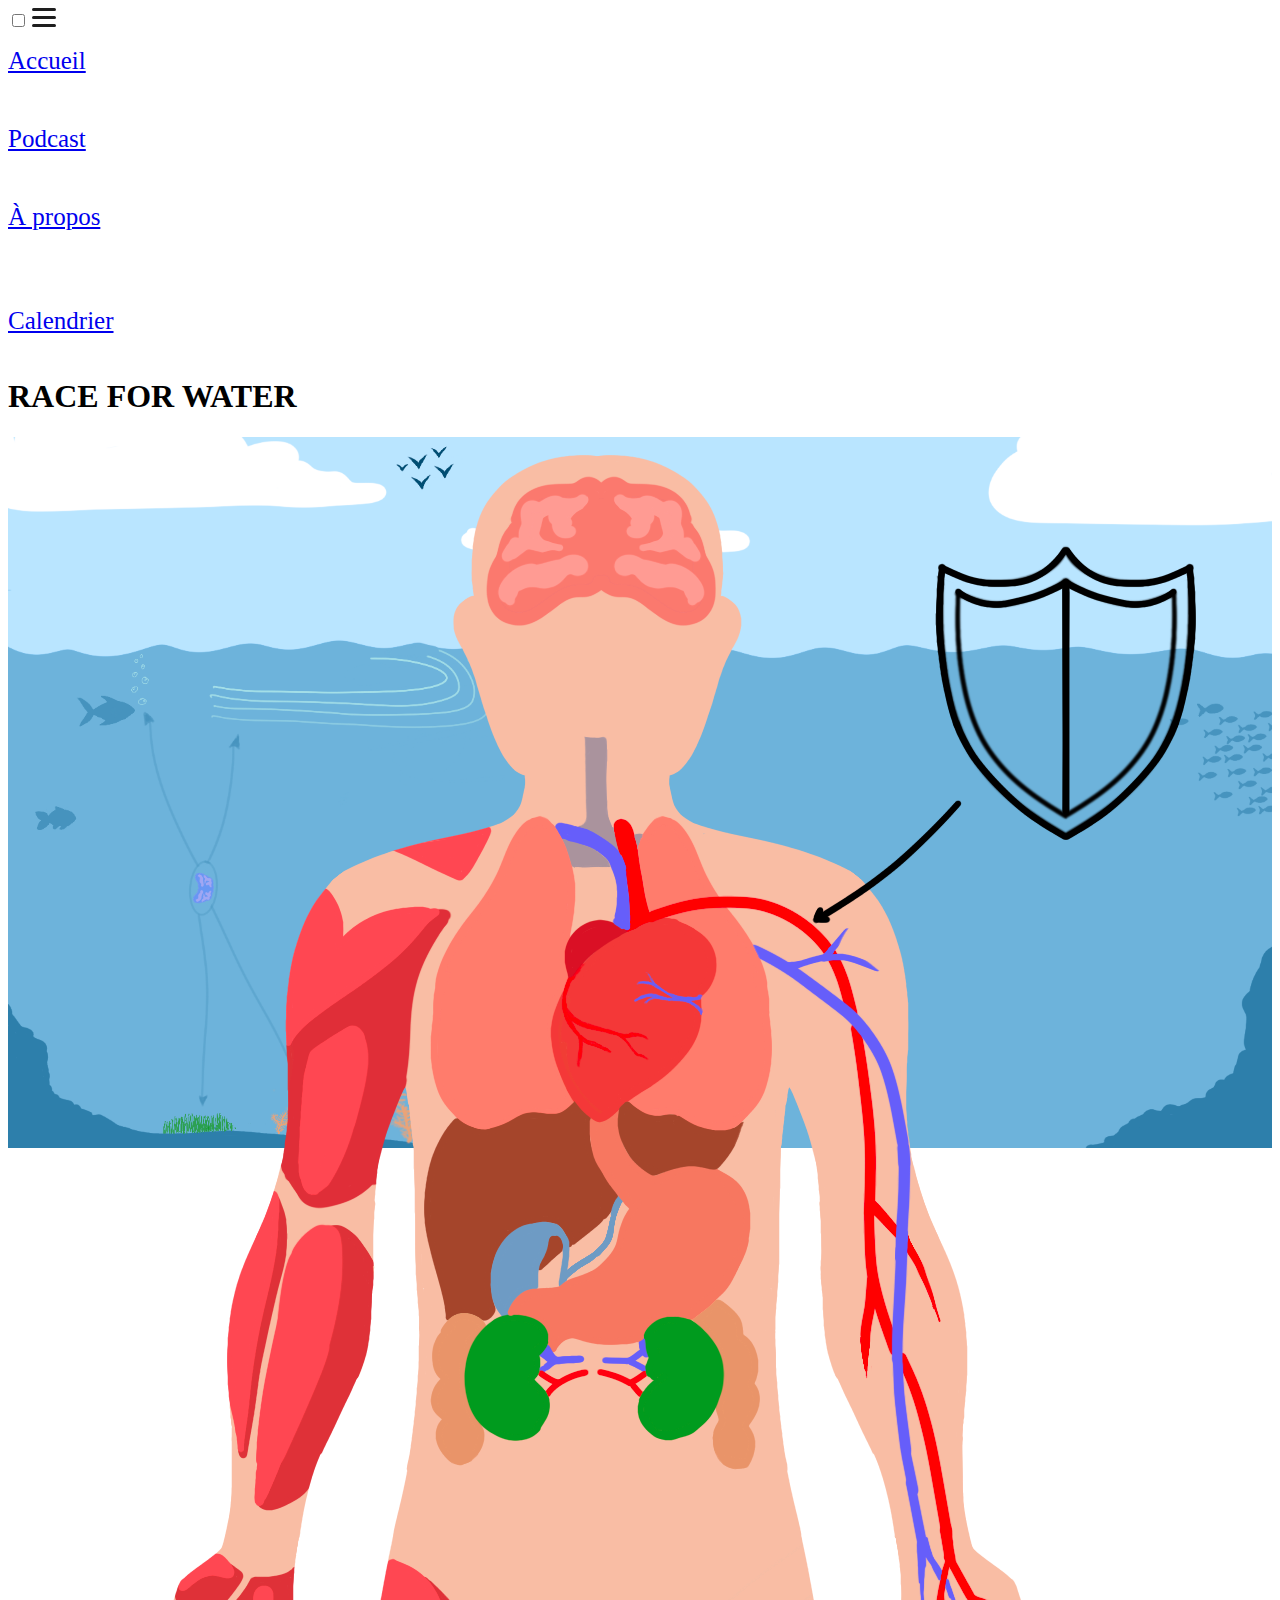
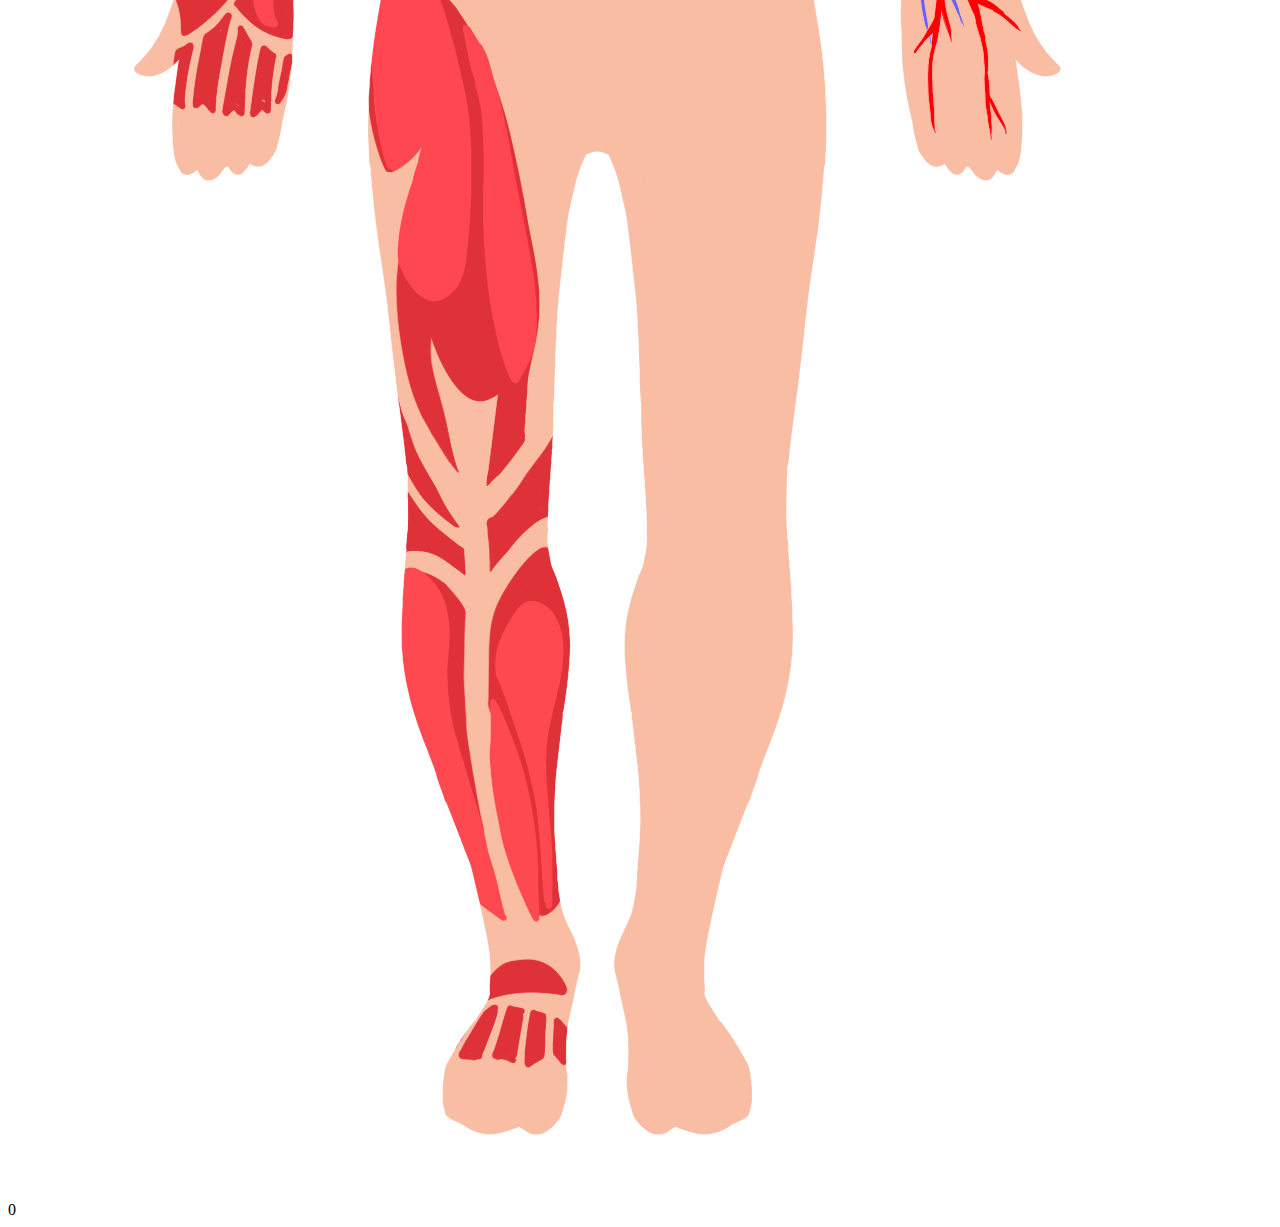
==== src/index.html @ 074bb417 "Bouh t nul" ====
<!doctype html>
<html lang="en">
<head>
    <meta charset="UTF-8">
    <link href="./style/output.css" rel="stylesheet">
    <title>Index</title>
    <style>
        .vertical {
            margin-bottom: auto;
            margin-top: auto;
            border-left: 5px solid black;
            height: 400px;
        }

        .hiddenInfo {
            display: none;
        }
    </style>
</head>
<body>

<div class="relative">
    <input type="checkbox" id="menu-toggle" class="peer absolute -top-10 -left-10 z-50"/>
    <label for="menu-toggle" class="cursor-pointer w-8 h-8 flex items-center justify-center z-50">
        <img id="menu-icon" src="imgs/global/open.svg" alt="Menu Toggle" class="w-6 h-6 z-50">
    </label>

    <!-- Burger Menu -->
    <div
            id="burger"
            class="w-60 h-full pl-8 bg-perso-blue-300 absolute top-0 left-0 transition-transform duration-300 transform -translate-x-full peer-checked:translate-x-0 "
    >
        <!-- Your menu content -->
        <div class="pt-10">
            <p><a href="index.html" class="text-white mt-8 " style="font-size: 25px; margin-bottom: 12px;">Accueil</a>
            </p>
            <br>
            <p><a href="podcast.html" class="text-white mt-4" style="font-size: 25px; margin-bottom: 12px;">Podcast</a>
            </p>
            <br>
            <p><a href="about.html" class="text-white mt-4" style="font-size: 25px; margin-bottom: 12px;">À propos</a>
            </p>
            <br>
            <hr style="border: none; border-top: 2px solid #fff; width: 50%; margin: 20px 0;">

            <p><a href="advent.html" class="text-white mt-4"
                  style="font-size: 25px; margin-bottom: 12px;">Calendrier</a></p>
            <hr style="border: none; border-top: 2px solid #fff; width: 50%; margin: 20px 0;">

        </div>
    </div>
    <div class="pl-8 transition-transform duration-300 transform translate-x-0 peer-checked:translate-x-60">
        <div>
            <h1 class="font-mono font-extrabold text-8xl text-center mb-6">RACE FOR WATER</h1>
        </div>

        <div class="w-full flex justify-center items-center min-h-screen bg-gray-100"
             style="background-image: url('../src/imgs/main/ocean.png'); background-repeat: no-repeat; background-size: contain">
            <div class="hidden can-click" id="can-click">
            </div>
            <div>


                <div class="relative ml-auto max-lg:-mt-80 max-xl:-mt-72 max-2xl:-mt-80 max-sm:-mt-96"
                     style="width: 44%">
                    <!-- Image principale -->
                    <img alt="Image principale" class="w-full h-auto" src="../src/imgs/main/human.png">

                    <!-- Node 1 === Node 9 -->
                    <div
                            class="absolute w-8 h-8 bg-blue-500 rounded-full flex items-center justify-center text-white cursor-pointer hover:bg-blue-700"
                            id="node1"
                            onclick="showTooltip('Le cerveau : <br> <br>Le cerveau coordonne et régule les fonctions vitales du corps, en assurant la communication entre les organes. Il agit comme un centre de contrôle, organisant les systèmes pour maintenir l\'équilibre global. ', 1, 9)"
                            style="top: 2.5%;left: 34%;"
                    >
                        <div class="absolute w-6 h-6 bg-gray-300 rounded-full flex items-center justify-center text-white cursor-pointer"
                             style="">

                        </div>
                    </div>

                    <!-- Node 2 == Node 8-->
                    <div
                            class="absolute w-8 h-8 bg-blue-500 hover:bg-blue-700 rounded-full flex items-center justify-center text-white cursor-pointer"
                            id="node2"
                            onclick="showTooltip('Les poumons : <br><br>Les poumons sont des organes essentiels de la respiration, où se déroulent les échanges gazeux vitaux : l\'oxygène de l\'air est transféré dans le sang pour alimenter les cellules, tandis que le dioxyde de carbone, un déchet métabolique, est expulsé. ', 2, 8)"
                            style="top: 24%;left: 28%;"
                    >
                        <div class="absolute w-6 h-6 bg-gray-300 rounded-full flex items-center justify-center text-white cursor-pointer"
                             style="">

                        </div>
                    </div>

                    <!-- Node 3 == Node 10-->
                    <div
                            class="absolute w-8 h-8 bg-blue-500 hover:bg-blue-700 rounded-full flex items-center justify-center text-white cursor-pointer"
                            id="node3"
                            onclick="showTooltip('Le système immunitaire humain: <br> <br> Le système immunitaire humain est un réseau complexe de cellules et de molécules travaillant en harmonie pour défendre l\'organisme contre les intrus. Il neutralise les agents pathogènes tout en maintenant l\’équilibre des cellules et en prévenant des maladies', 3, 10)"
                            style="top: 9%;left: 62%;"
                    >
                        <div class="absolute w-6 h-6 bg-gray-300 rounded-full flex items-center justify-center text-white cursor-pointer"
                             style="">

                        </div>
                    </div>

                    <!-- Node 4 == Node 6-->
                    <div
                            class="absolute w-8 h-8 bg-blue-500 hover:bg-blue-700 rounded-full flex items-center justify-center text-white cursor-pointer"
                            id="node4"
                            onclick="showTooltip('Le Coeur: <br> <br>Le cœur pompe le sang à travers le corps via le système circulatoire, fournissant oxygène et nutriments aux tissus tout en éliminant les déchets.', 4, 6)"
                            style="top: 23%;left: 36%;"
                    >
                        <div class="absolute w-6 h-6 bg-gray-300 rounded-full flex items-center justify-center text-white cursor-pointer"
                             style="">

                        </div>
                    </div>

                    <!-- Node 5 == Node 7 -->
                    <div
                            class="absolute w-8 h-8 bg-blue-500 hover:bg-blue-700 rounded-full flex items-center justify-center text-white cursor-pointer"
                            id="node5"
                            onclick="showTooltip('La peau : <br> <br>La peau est une barrière protectrice qui régule la température corporelle et agit comme une première ligne de défense contre les agressions extérieures. ', 5, 7)"
                            style="top: 59%;left: 41%;"
                    >
                        <div class="absolute w-6 h-6 bg-gray-300 rounded-full flex items-center justify-center text-white cursor-pointer"
                             style="">

                        </div>
                    </div>

                    <!-- Node 6 == Npde 4-->
                    <div
                            class="absolute w-8 h-8 bg-blue-500 hover:bg-blue-700 rounded-full flex items-center justify-center text-white cursor-pointer"
                            id="node6"
                            onclick="showTooltip('Les courants marins : <br> <br>Les courants marins, souvent comparés au cœur de l\'océan, transportent la chaleur, les nutriments et l\'énergie à travers le globe, régulant le climat et soutenant les écosystèmes marins.', 6, 4)"
                            style="top: 36%;left: -65%;"
                    >
                        <div class="absolute w-6 h-6 bg-gray-300 rounded-full flex items-center justify-center text-white cursor-pointer"
                             style="">

                        </div>
                    </div>


                    <!-- Node 7 == Node 5-->
                    <div
                            class="absolute w-8 h-8 bg-blue-500 hover:bg-blue-700 rounded-full flex items-center justify-center text-white cursor-pointer"
                            id="node7"
                            onclick="showTooltip('Les récifs coralliens : <br> <br>Les récifs coralliens agissent comme une barrière protectrice en atténuant l\'énergie des vagues et en protégeant les côtes de l\'érosion. Ils abritent une biodiversité exceptionnelle et soutiennent des écosystèmes entiers. ', 7, 5)"
                            style="top: 91%;left: -70%;"
                    >
                        <div class="absolute w-6 h-6 bg-gray-300 rounded-full flex items-center justify-center text-white cursor-pointer"
                             style="">

                        </div>
                    </div>

                    <!-- Node 8 == Node 2-->
                    <div
                            class="absolute w-8 h-8 bg-blue-500 hover:bg-blue-700 rounded-full flex items-center justify-center text-white cursor-pointer"
                            id="node8"
                            onclick="showTooltip('Les échanges gazeux : <br><br>Dans l\'océan, les échanges gazeux ont lieu à l\'interface entre l\'eau et l\'atmosphère, où le dioxyde de carbone est dissous dans l\'eau et l\'oxygène est libéré. Ce dernier provient principalement de la photosynthèse réalisée par le phytoplancton, qui produit environ 50 % de l\'oxygène mondial.', 8, 2)"
                            style="top: 32%;left: -120%;"
                    >
                        <div class="absolute w-6 h-6 bg-gray-300 rounded-full flex items-center justify-center text-white cursor-pointer"
                             style="">

                        </div>
                    </div>

                    <!-- Node 9 == Node 1-->
                    <div
                            class="absolute w-8 h-8 bg-blue-500 hover:bg-blue-700 rounded-full flex items-center justify-center text-white cursor-pointer"
                            id="node9"
                            onclick="showTooltip('Gestion des systeme marins : <br> <br>Dans l\'océan, où des processus comme les écosystèmes, et les interactions chimiques régulent le fonctionnement global. Ces mécanismes assurent l\'équilibre entre la production d\'oxygène, l\'absorption de CO2, et le maintien des réseaux alimentaires, essentiels à la santé planétaire.', 9, 1)"
                            style="top: 61%;left: -107%;"
                    >
                        <div class="absolute w-6 h-6 bg-gray-300 rounded-full flex items-center justify-center text-white cursor-pointer"
                             style="">

                        </div>
                    </div>

                    <!-- Node 10 == Node 3-->
                    <div
                            class="absolute w-8 h-8 bg-blue-500 hover:bg-blue-700 rounded-full flex items-center justify-center text-white cursor-pointer"
                            id="node10"
                            onclick="showTooltip('Le Plancton : <br> <br>Chaque organismes dans l’océan se protège à sa manière comme les micro-organismes avec des substances antimicrobiennes.', 10, 3)"
                            style="top: 93%;left: -104%;"
                    >
                        <div class="absolute w-6 h-6 bg-gray-300 rounded-full flex items-center justify-center text-white cursor-pointer"
                             style="">

                        </div>
                    </div>


                    <!-- Info-bulle -->
                    <div
                            class=" bg-gray-800 text-white p-2 rounded-lg opacity-80     shadow hiddenInfo"
                            id="info_bulle"


                            style="position: fixed;
                            top: 25%;
                            left: 50%;
                            -webkit-transform: translate(-50%, -50%);
                            transform: translate(-50%, -50%);
width: 400px;height: 250px;"
                    >

                        <p>fniwbndfciunbf</p>
                        <!-- Le texte est inséré ici dynamiquement -->


                    </div>
                </div>

                <script>

                    let isSelect = "0";


                    function showTooltip(text, id, correspondence) {

                        // get the node by id and delte child


                        const node = document.getElementById('node' + id);
                        const child = node.children[0];

                        const infoBulle = document.getElementById('info_bulle');


                        if (infoBulle.classList.contains('hiddenInfo') && isSelect === "0") {
                            infoBulle.innerHTML = "<div onclick='hideTooltip(id)' class='bg-red-500 flex rounded-full cursor-pointer ' style='width: 65px; margin-right: 0;margin-left: auto;margin-top: 5px; margin-bottom: 5px;'> <p style='margin-right: auto;margin-left: auto;margin-top: auto;margin-bottom: auto; '>Fermer</p></div>" + text;


                            infoBulle.classList.remove('hiddenInfo');
                            child.classList.add('hiddenInfo');
                            node.style.backgroundColor = 'green';

                            isSelect = id;


                        } else if (isSelect === id) {
                            infoBulle.classList.add('hiddenInfo');
                            child.classList.remove('hiddenInfo');
                            node.style.backgroundColor = '#3b82f6';
                            isSelect = "0";

                        }
                        else{
                            if(isSelect === correspondence){
                                alert("GG")
                            }
                            else {
                                alert("Gros Nul BOUUHHH")
                                hideTooltip(correspondence)
                            }
                            console.log(isSelect)
                            console.log(correspondence)
                        }

                    }

                    function hideTooltip(id) {
                        const temp = isSelect;

                        const node = document.getElementById('node' + temp);
                        const child = node.children[0];

                        const infoBulle = document.getElementById('info_bulle');
                        infoBulle.classList.add('hiddenInfo');
                        child.classList.remove('hiddenInfo');
                        node.style.backgroundColor = '#3b82f6';
                        isSelect = "0";

                    }
                </script>


            </div>
        </div>
    </div>

    <div id="Score">
        <div>
            0
        </div>

    </div>
</div>

<script>
    const menuToggle = document.getElementById('menu-toggle');
    const menuIcon = document.getElementById('menu-icon');

    menuToggle.addEventListener('change', () => {
        if (menuToggle.checked) {
            // Change to close icon when menu is open
            menuIcon.src = "imgs/global/close.svg";
        } else {
            // Change back to burger icon when menu is closed
            menuIcon.src = "imgs/global/open.svg";
        }
    });
</script>

</body>
</html>
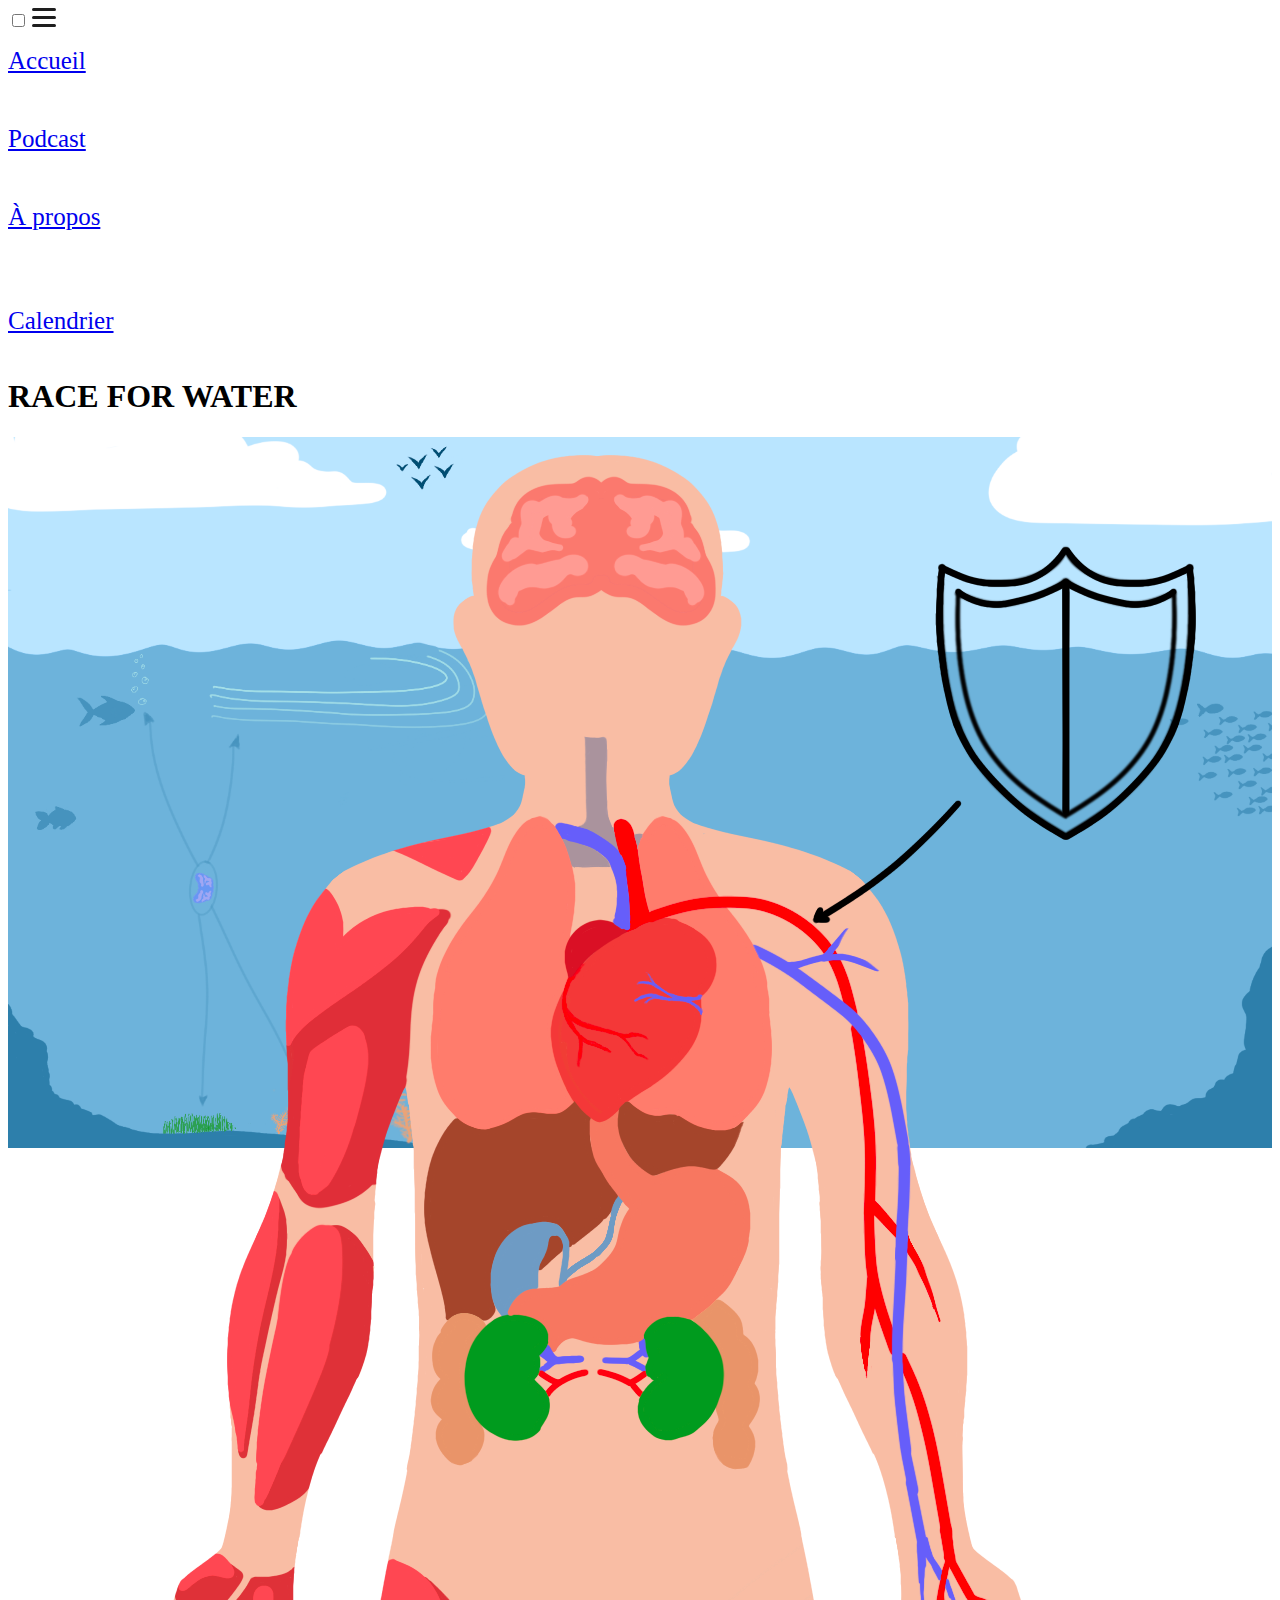
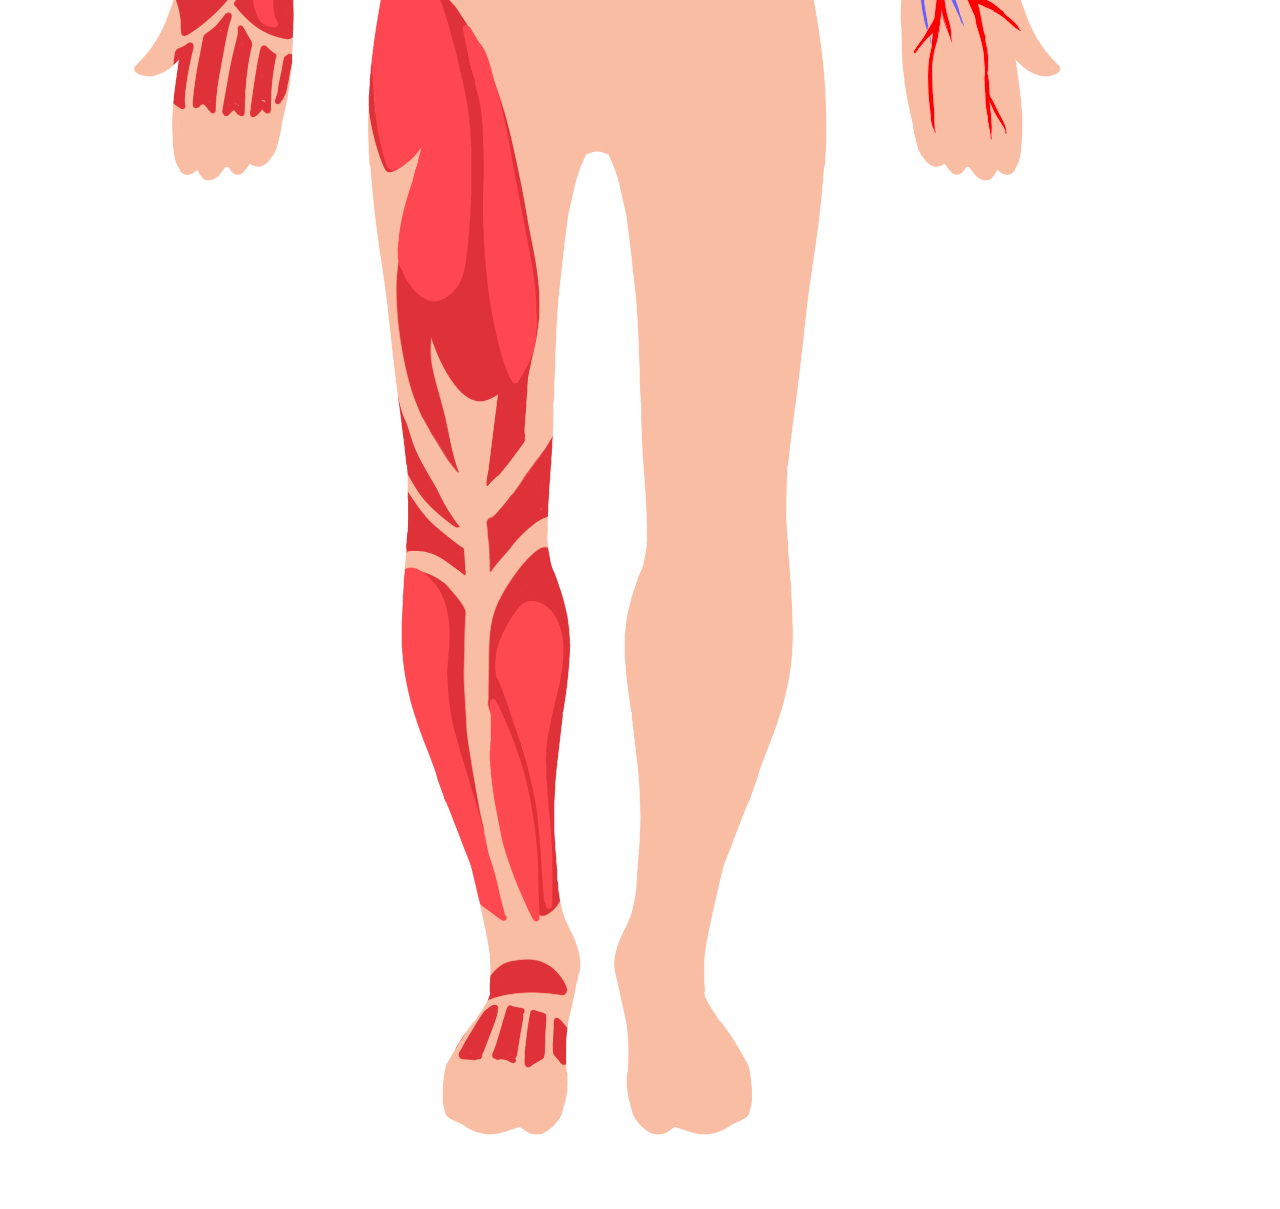
==== commit 3c60c89c: "Remove 0" ====
--- a/src/index.html
+++ b/src/index.html
@@ -255,10 +255,10 @@
                         }
                         else{
                             if(isSelect === correspondence){
-                                alert("GG")
+                                alert("Bien jouer vous avez trouver la bonne correspondance")
                             }
                             else {
-                                alert("Gros Nul BOUUHHH")
+                                alert("Faux, Domage trouver la bonne correspondance")
                                 hideTooltip(correspondence)
                             }
                             console.log(isSelect)
@@ -287,12 +287,7 @@
         </div>
     </div>
 
-    <div id="Score">
-        <div>
-            0
-        </div>
-
-    </div>
+
 </div>
 
 <script>
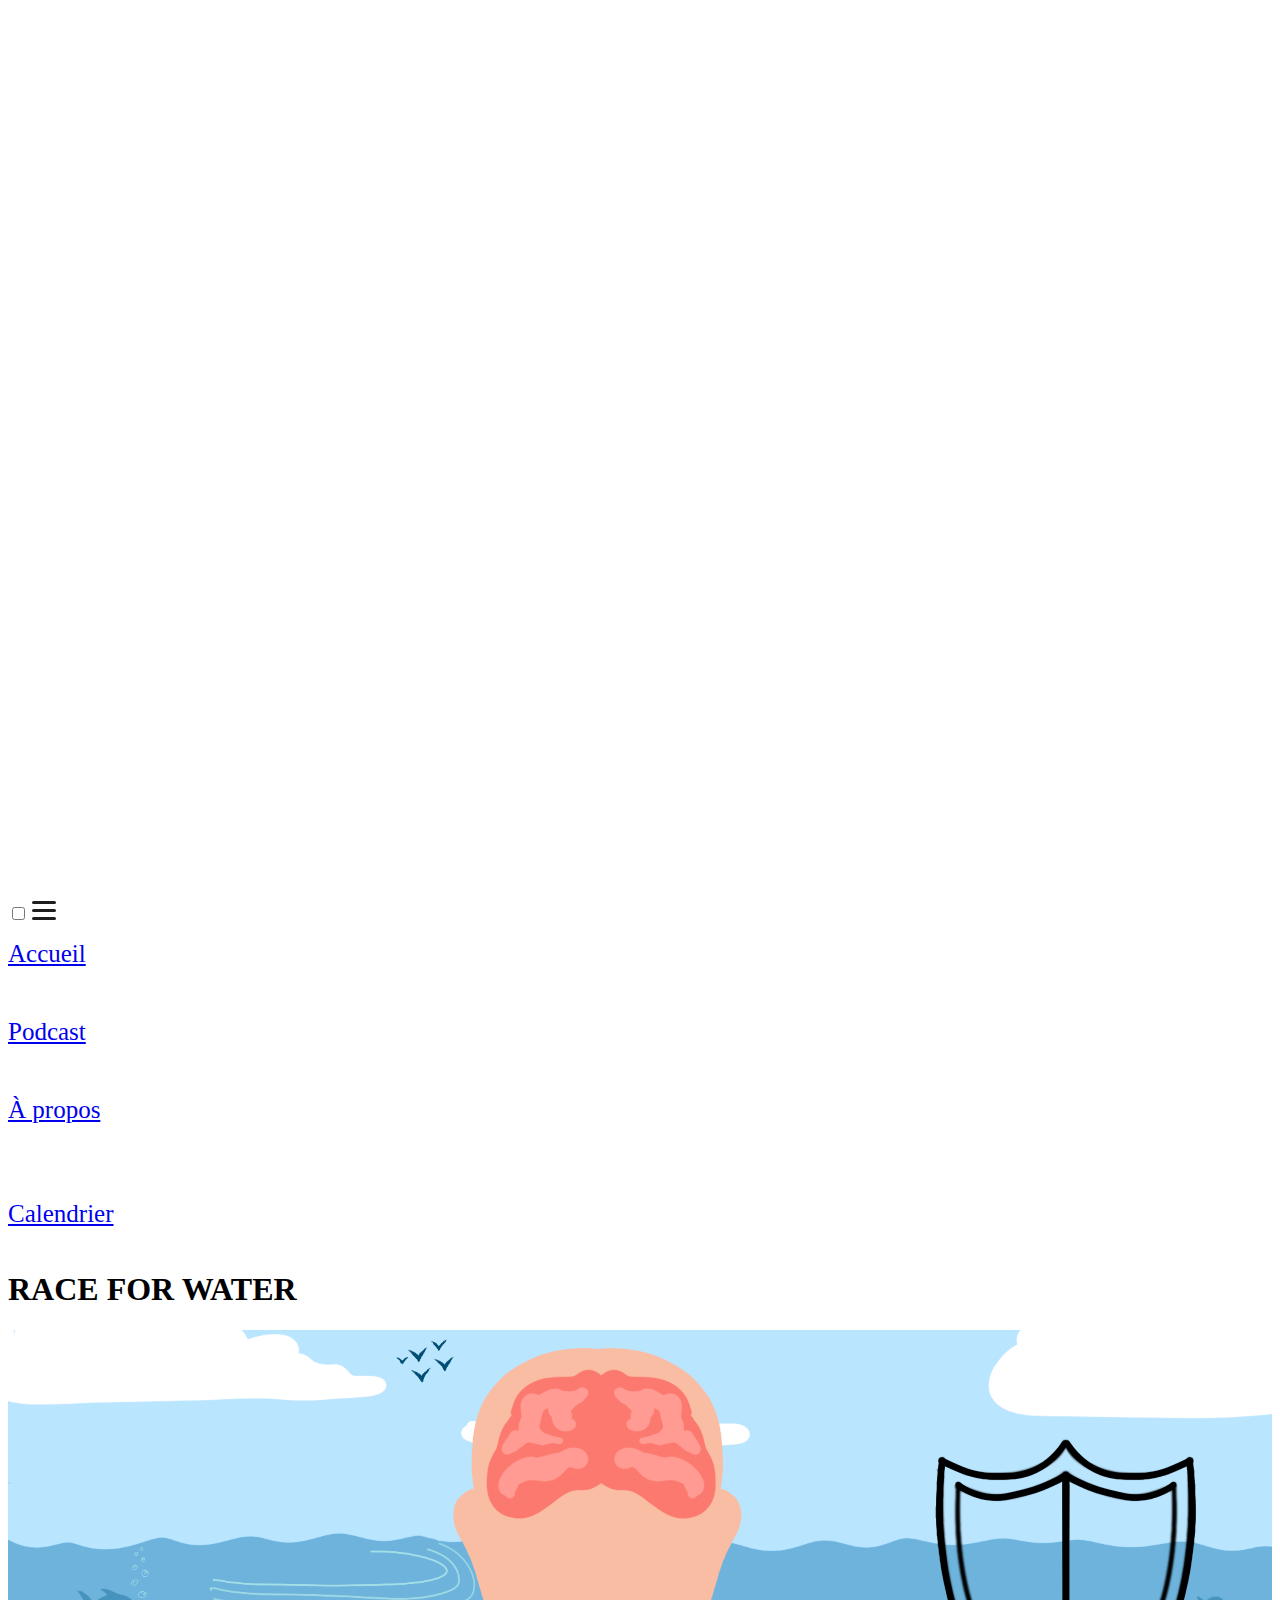
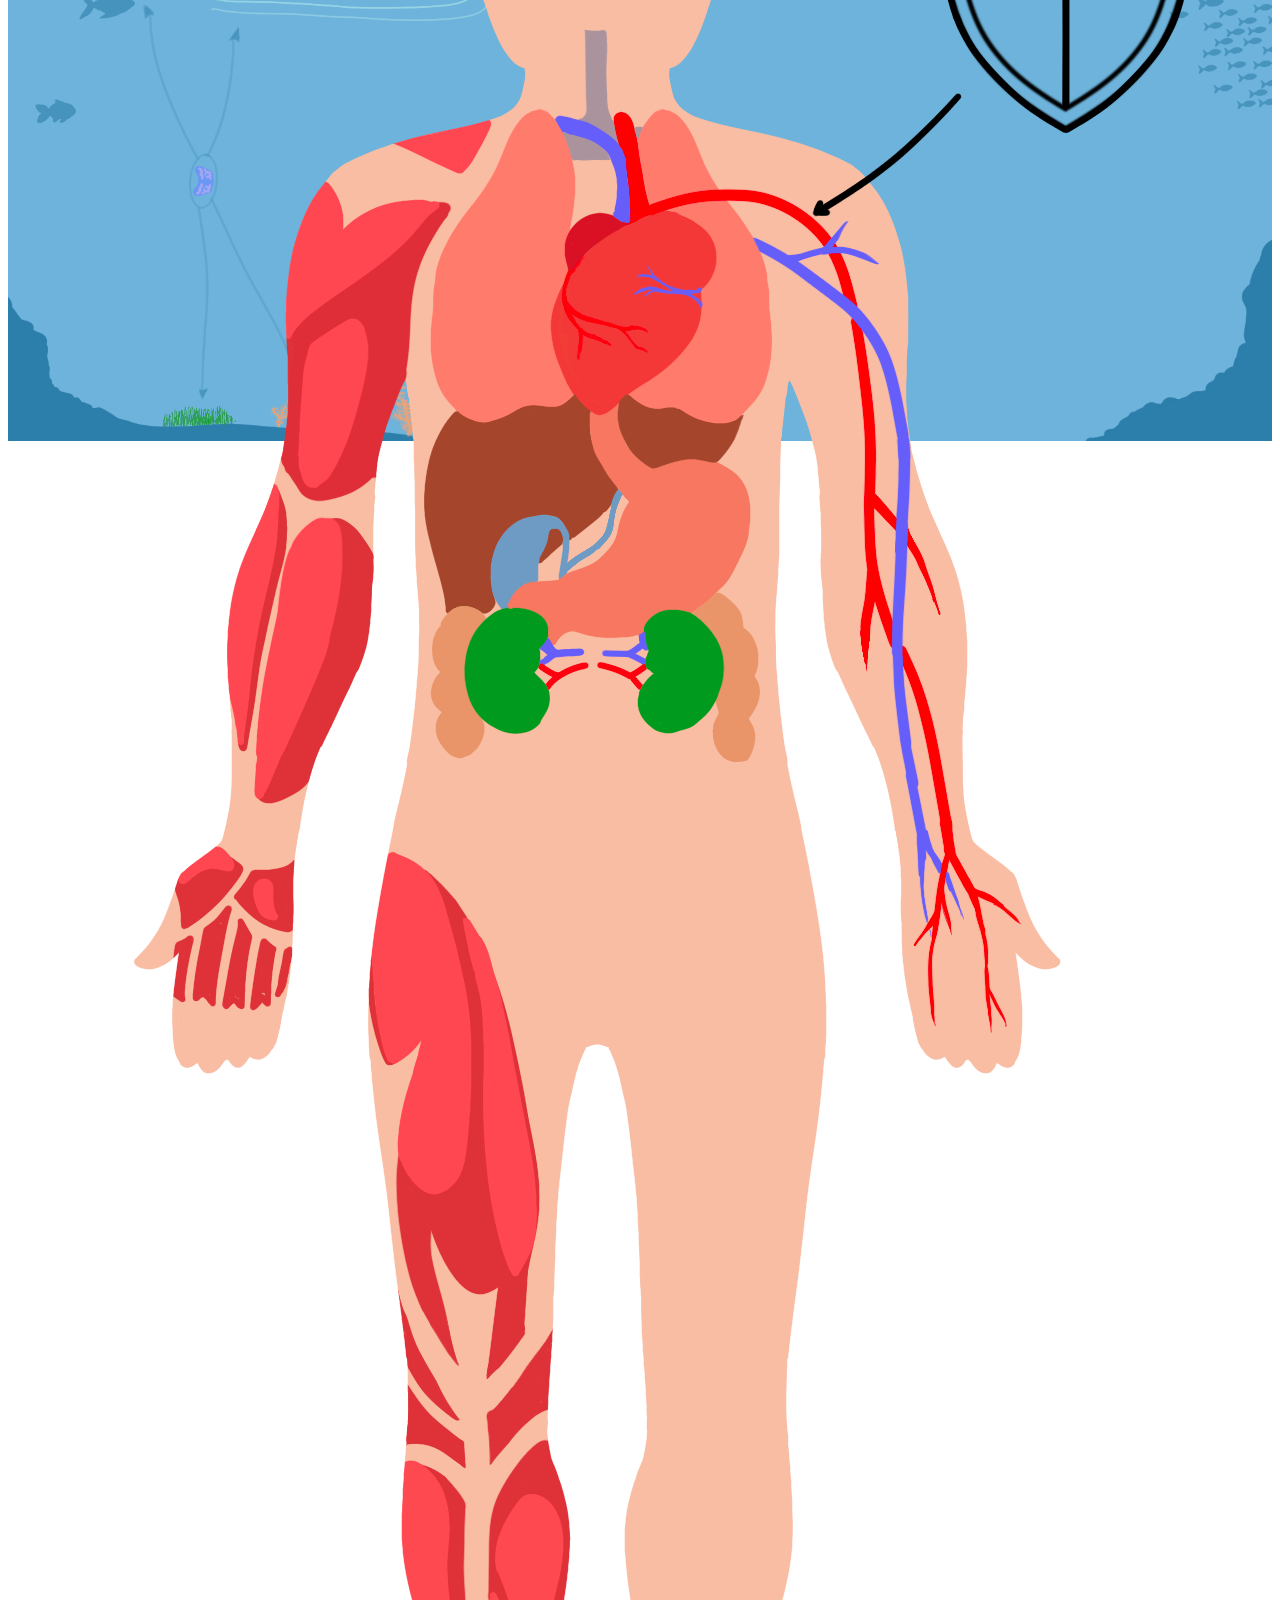
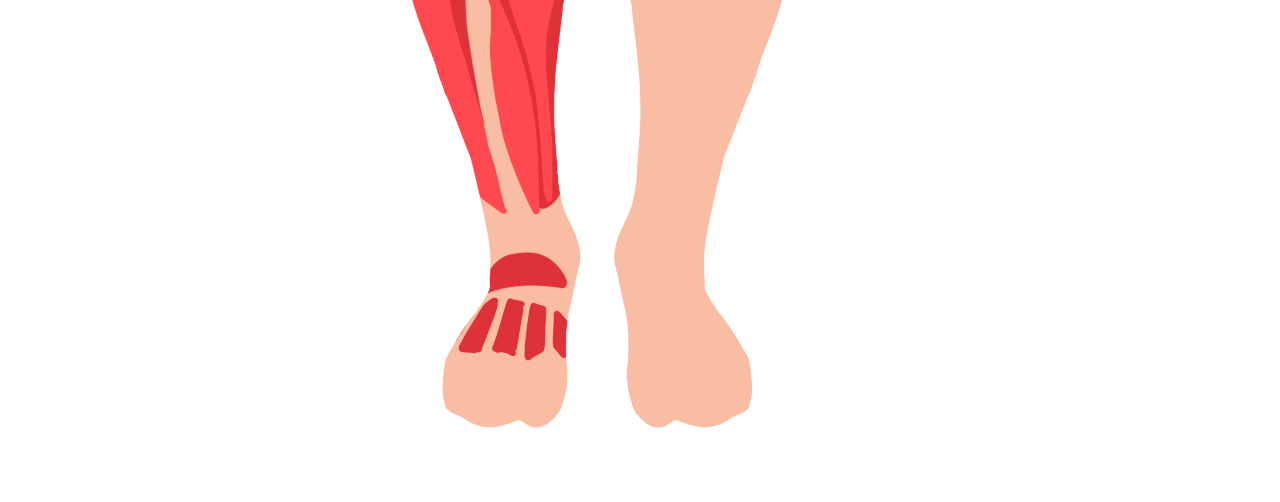
==== commit 397f2089: "confetis" ====
--- a/src/index.html
+++ b/src/index.html
@@ -12,14 +12,130 @@
             height: 400px;
         }
 
+        canvas {
+            overflow-y: hidden;
+            overflow-x: hidden;
+            width: 100%;
+            margin: 0;
+        }
+
         .hiddenInfo {
             display: none;
         }
     </style>
+
 </head>
 <body>
-
-<div class="relative">
+<canvas class="hidden" id="canvas"></canvas>
+
+<script>
+    let W = window.innerWidth;
+    let H = window.innerHeight;
+    const canvas = document.getElementById("canvas");
+    const context = canvas.getContext("2d");
+    const maxConfettis = 150;
+    const particles = [];
+
+    const possibleColors = [
+        "DodgerBlue",
+        "OliveDrab",
+        "Gold",
+        "Pink",
+        "SlateBlue",
+        "LightBlue",
+        "Gold",
+        "Violet",
+        "PaleGreen",
+        "SteelBlue",
+        "SandyBrown",
+        "Chocolate",
+        "Crimson"
+    ];
+
+    function randomFromTo(from, to) {
+        return Math.floor(Math.random() * (to - from + 1) + from);
+    }
+
+    function confettiParticle() {
+        this.x = Math.random() * W; // x
+        this.y = Math.random() * H - H; // y
+        this.r = randomFromTo(11, 33); // radius
+        this.d = Math.random() * maxConfettis + 11;
+        this.color =
+            possibleColors[Math.floor(Math.random() * possibleColors.length)];
+        this.tilt = Math.floor(Math.random() * 33) - 11;
+        this.tiltAngleIncremental = Math.random() * 0.07 + 0.05;
+        this.tiltAngle = 0;
+
+        this.draw = function() {
+            context.beginPath();
+            context.lineWidth = this.r / 2;
+            context.strokeStyle = this.color;
+            context.moveTo(this.x + this.tilt + this.r / 3, this.y);
+            context.lineTo(this.x + this.tilt, this.y + this.tilt + this.r / 5);
+            return context.stroke();
+        };
+    }
+
+    function Draw() {
+        const results = [];
+
+        // Magical recursive functional love
+        requestAnimationFrame(Draw);
+
+        context.clearRect(0, 0, W, window.innerHeight);
+
+        for (var i = 0; i < maxConfettis; i++) {
+            results.push(particles[i].draw());
+        }
+
+        let particle = {};
+        let remainingFlakes = 0;
+        for (var i = 0; i < maxConfettis; i++) {
+            particle = particles[i];
+
+            particle.tiltAngle += particle.tiltAngleIncremental;
+            particle.y += (Math.cos(particle.d) + 3 + particle.r / 2) / 2;
+            particle.tilt = Math.sin(particle.tiltAngle - i / 3) * 15;
+
+            if (particle.y <= H) remainingFlakes++;
+
+            // If a confetti has fluttered out of view,
+            // bring it back to above the viewport and let if re-fall.
+            if (particle.x > W + 30 || particle.x < -30 || particle.y > H) {
+                particle.x = Math.random() * W;
+                particle.y = -30;
+                particle.tilt = Math.floor(Math.random() * 10) - 20;
+            }
+        }
+
+        return results;
+    }
+
+    window.addEventListener(
+        "resize",
+        function() {
+            W = window.innerWidth;
+            H = window.innerHeight;
+            canvas.width = window.innerWidth;
+            canvas.height = window.innerHeight;
+        },
+        false
+    );
+
+    // Push new confetti objects to `particles[]`
+    for (var i = 0; i < maxConfettis; i++) {
+        particles.push(new confettiParticle());
+    }
+
+    // Initialize
+    canvas.width = W;
+    canvas.height = H;
+
+</script>
+
+
+<div class="relative" id="god_mod">
     <input type="checkbox" id="menu-toggle" class="peer absolute -top-10 -left-10 z-50"/>
     <label for="menu-toggle" class="cursor-pointer w-8 h-8 flex items-center justify-center z-50">
         <img id="menu-icon" src="imgs/global/open.svg" alt="Menu Toggle" class="w-6 h-6 z-50">
@@ -255,7 +371,24 @@
                         }
                         else{
                             if(isSelect === correspondence){
+                                hideTooltip(correspondence)
+                                const god = document.getElementById('god_mod');
+                                const canvas = document.getElementById('canvas');
+                                canvas.classList.remove('hidden');
+                                god.classList.add('hidden');
+
                                 alert("Bien jouer vous avez trouver la bonne correspondance")
+                                Draw();
+
+                                // wait 2 sec
+                                setTimeout(() => {
+                                    const god = document.getElementById('god_mod');
+                                    const canvas = document.getElementById('canvas');
+                                    canvas.classList.add('hidden');
+                                    god.classList.remove('hidden');
+                                }, 3000);
+
+
                             }
                             else {
                                 alert("Faux, Domage trouver la bonne correspondance")
